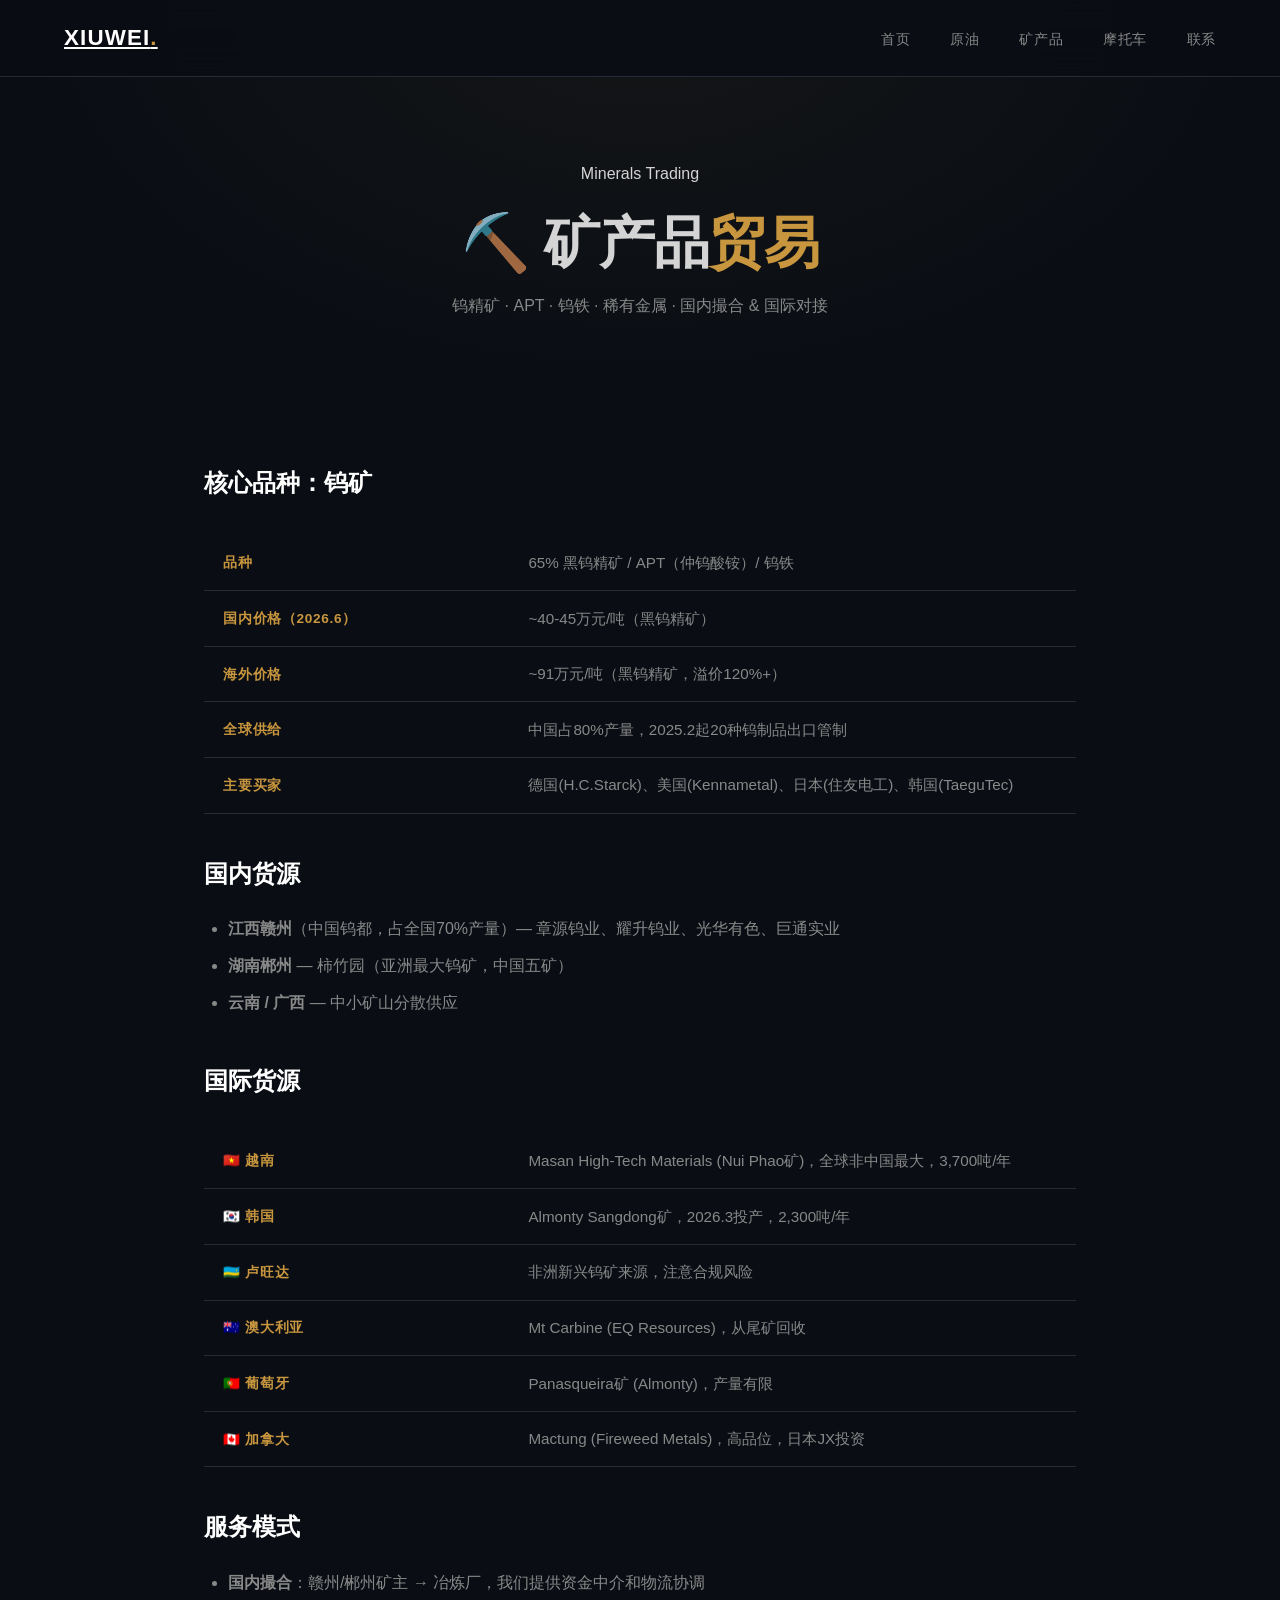
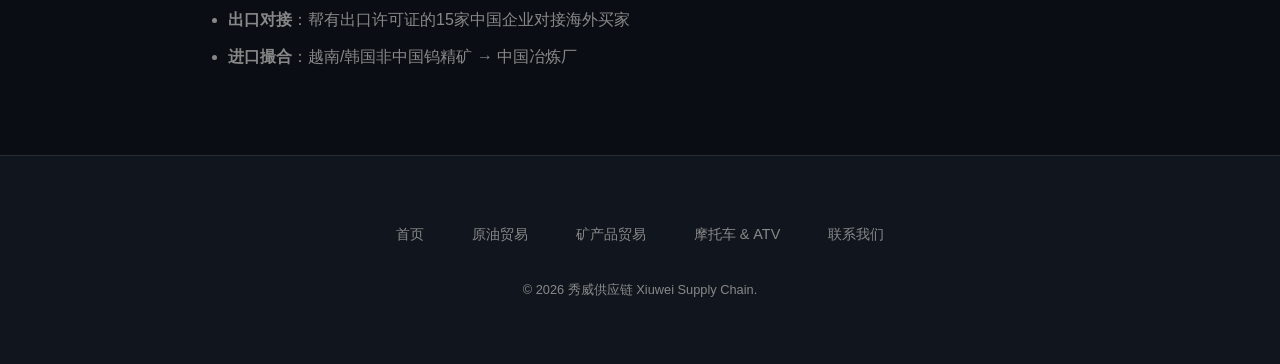
==== minerals.html @ 061eedf4 "秀威供应链官方网站 v1.0" ====
<!DOCTYPE html>
<html lang="zh-CN">
<head>
<meta charset="UTF-8">
<meta name="viewport" content="width=device-width, initial-scale=1.0">
<meta name="description" content="秀威供应链 — 矿产品贸易：钨精矿、APT、稀有金属">
<title>矿产品贸易 | 秀威供应链</title>
<link rel="stylesheet" href="css/style.css">
</head>
<body>

<nav class="navbar">
  <a href="index.html" class="logo">XIUWEI<span>.</span></a>
  <button class="mobile-toggle" onclick="toggleMenu()">☰</button>
  <ul class="nav-links" id="navLinks">
    <li><a href="index.html">首页</a></li>
    <li><a href="oil.html">原油</a></li>
    <li><a href="minerals.html" class="active">矿产品</a></li>
    <li><a href="motorcycles.html">摩托车</a></li>
    <li><a href="index.html#contact">联系</a></li>
  </ul>
</nav>

<section class="page-banner">
  <span class="tag" style="margin-bottom:1.5rem;display:inline-block;">Minerals Trading</span>
  <h1>⛏️ 矿产品<span class="gold">贸易</span></h1>
  <p>钨精矿 · APT · 钨铁 · 稀有金属 · 国内撮合 & 国际对接</p>
</section>

<div class="detail-content">
  <h3>核心品种：钨矿</h3>
  <table class="spec-table">
    <tr><th>品种</th><td>65% 黑钨精矿 / APT（仲钨酸铵）/ 钨铁</td></tr>
    <tr><th>国内价格（2026.6）</th><td>~40-45万元/吨（黑钨精矿）</td></tr>
    <tr><th>海外价格</th><td>~91万元/吨（黑钨精矿，溢价120%+）</td></tr>
    <tr><th>全球供给</th><td>中国占80%产量，2025.2起20种钨制品出口管制</td></tr>
    <tr><th>主要买家</th><td>德国(H.C.Starck)、美国(Kennametal)、日本(住友电工)、韩国(TaeguTec)</td></tr>
  </table>

  <h3>国内货源</h3>
  <ul>
    <li><strong>江西赣州</strong>（中国钨都，占全国70%产量）— 章源钨业、耀升钨业、光华有色、巨通实业</li>
    <li><strong>湖南郴州</strong> — 柿竹园（亚洲最大钨矿，中国五矿）</li>
    <li><strong>云南 / 广西</strong> — 中小矿山分散供应</li>
  </ul>

  <h3>国际货源</h3>
  <table class="spec-table">
    <tr><th>🇻🇳 越南</th><td>Masan High-Tech Materials (Nui Phao矿)，全球非中国最大，3,700吨/年</td></tr>
    <tr><th>🇰🇷 韩国</th><td>Almonty Sangdong矿，2026.3投产，2,300吨/年</td></tr>
    <tr><th>🇷🇼 卢旺达</th><td>非洲新兴钨矿来源，注意合规风险</td></tr>
    <tr><th>🇦🇺 澳大利亚</th><td>Mt Carbine (EQ Resources)，从尾矿回收</td></tr>
    <tr><th>🇵🇹 葡萄牙</th><td>Panasqueira矿 (Almonty)，产量有限</td></tr>
    <tr><th>🇨🇦 加拿大</th><td>Mactung (Fireweed Metals)，高品位，日本JX投资</td></tr>
  </table>

  <h3>服务模式</h3>
  <ul>
    <li><strong>国内撮合</strong>：赣州/郴州矿主 → 冶炼厂，我们提供资金中介和物流协调</li>
    <li><strong>出口对接</strong>：帮有出口许可证的15家中国企业对接海外买家</li>
    <li><strong>进口撮合</strong>：越南/韩国非中国钨精矿 → 中国冶炼厂</li>
  </ul>
</div>

<footer class="footer">
  <ul class="footer-links">
    <li><a href="index.html">首页</a></li>
    <li><a href="oil.html">原油贸易</a></li>
    <li><a href="minerals.html">矿产品贸易</a></li>
    <li><a href="motorcycles.html">摩托车 & ATV</a></li>
    <li><a href="index.html#contact">联系我们</a></li>
  </ul>
  <p class="copyright">© 2026 秀威供应链 Xiuwei Supply Chain.</p>
</footer>

<script src="js/main.js"></script>
</body>
</html>
---- css/style.css ----
/* ===== 秀威供应链 · 全球贸易 ===== */
:root {
  --bg: #0a0e14;
  --bg2: #11161e;
  --bg3: #1a1f2b;
  --gold: #c8963e;
  --gold-light: #e0b860;
  --text: #d4d4d4;
  --text-bright: #f0f0f0;
  --text-dim: #888;
  --border: #252a35;
  --accent: #1b6b2e;
  --danger: #cc4444;
  --white: #ffffff;
}

* { margin:0; padding:0; box-sizing:border-box; }

html { scroll-behavior:smooth; font-size:16px; }

body {
  font-family: 'Segoe UI','PingFang SC','Microsoft YaHei','Helvetica Neue',sans-serif;
  background: var(--bg);
  color: var(--text);
  line-height:1.7;
  overflow-x:hidden;
}

/* ===== TYPOGRAPHY ===== */
h1 { font-size:3.5rem; font-weight:700; letter-spacing:-0.02em; line-height:1.15; }
h2 { font-size:2.5rem; font-weight:600; letter-spacing:-0.01em; }
h3 { font-size:1.5rem; font-weight:600; }
h4 { font-size:1.2rem; font-weight:500; }

.gold { color:var(--gold); }
.gold-light { color:var(--gold-light); }

/* ===== NAVBAR ===== */
.navbar {
  position:fixed; top:0; left:0; right:0; z-index:1000;
  padding:1.2rem 4rem;
  display:flex; justify-content:space-between; align-items:center;
  background:rgba(10,14,20,0.92);
  backdrop-filter:blur(20px);
  border-bottom:1px solid var(--border);
  transition:all 0.3s;
}

.navbar .logo {
  font-size:1.4rem; font-weight:700;
  color:var(--white);
  letter-spacing:0.05em;
}

.navbar .logo span { color:var(--gold); }

.nav-links { display:flex; gap:2.5rem; list-style:none; }
.nav-links a {
  color:var(--text-dim); text-decoration:none;
  font-size:0.9rem; font-weight:500; letter-spacing:0.04em;
  text-transform:uppercase; transition:color 0.3s;
}
.nav-links a:hover, .nav-links a.active { color:var(--gold); }

.nav-lang { display:flex; gap:0.8rem; }
.nav-lang button {
  background:none; border:1px solid var(--border); color:var(--text-dim);
  padding:0.35rem 0.8rem; border-radius:4px; cursor:pointer;
  font-size:0.8rem; transition:all 0.3s;
}
.nav-lang button:hover, .nav-lang button.active {
  border-color:var(--gold); color:var(--gold);
}

/* ===== HERO ===== */
.hero {
  min-height:100vh; display:flex; align-items:center; justify-content:center;
  text-align:center; padding:6rem 2rem 4rem;
  background:radial-gradient(ellipse at 50% 0%, rgba(200,150,62,0.06) 0%, transparent 70%),
             radial-gradient(ellipse at 80% 80%, rgba(27,107,46,0.04) 0%, transparent 60%);
  position:relative; overflow:hidden;
}

.hero::before {
  content:''; position:absolute; top:0; left:0; right:0; bottom:0;
  background:
    linear-gradient(90deg, var(--border) 1px, transparent 1px),
    linear-gradient(0deg, var(--border) 1px, transparent 1px);
  background-size:80px 80px;
  opacity:0.15;
  pointer-events:none;
}

.hero-content { max-width:900px; position:relative; z-index:1; }
.hero h1 { margin-bottom:1.5rem; }
.hero h1 .en { display:block; font-size:1.2rem; color:var(--text-dim); letter-spacing:0.15em; margin-bottom:0.5rem; font-weight:400; }
.hero .subtitle { font-size:1.2rem; color:var(--text-dim); margin-bottom:3rem; max-width:600px; margin-left:auto; margin-right:auto; }
.hero .stats { display:flex; justify-content:center; gap:4rem; margin-top:4rem; }

.stat-item { text-align:center; }
.stat-num { font-size:2.5rem; font-weight:700; color:var(--gold); }
.stat-label { font-size:0.85rem; color:var(--text-dim); text-transform:uppercase; letter-spacing:0.08em; }

.btn {
  display:inline-block; padding:0.9rem 2.5rem; border-radius:6px;
  font-weight:600; font-size:0.95rem; text-decoration:none;
  letter-spacing:0.04em; transition:all 0.3s; cursor:pointer;
  border:2px solid transparent;
}
.btn-primary{ background:var(--gold); color:var(--bg); border-color:var(--gold); }
.btn-primary:hover{ background:var(--gold-light); transform:translateY(-2px); box-shadow:0 8px 30px rgba(200,150,62,0.25); }
.btn-outline{ background:transparent; color:var(--gold); border-color:var(--gold); }
.btn-outline:hover{ background:var(--gold); color:var(--bg); }

/* ===== SECTIONS ===== */
.section { padding:7rem 4rem; }
.section-header { text-align:center; margin-bottom:5rem; }
.section-header .tag {
  display:inline-block; padding:0.35rem 1.2rem;
  border:1px solid var(--gold); border-radius:50px;
  color:var(--gold); font-size:0.8rem; letter-spacing:0.1em;
  margin-bottom:1.5rem; text-transform:uppercase;
}
.section-header h2 { margin-bottom:1rem; }
.section-header p { color:var(--text-dim); max-width:600px; margin:0 auto; }

/* ===== SERVICE CARDS ===== */
.services-grid { display:grid; grid-template-columns:repeat(3, 1fr); gap:2rem; max-width:1200px; margin:0 auto; }

.service-card {
  background:var(--bg2); border:1px solid var(--border); border-radius:12px;
  padding:3rem 2rem; transition:all 0.4s; position:relative; overflow:hidden;
}
.service-card:hover {
  border-color:var(--gold); transform:translateY(-6px);
  box-shadow:0 20px 50px rgba(0,0,0,0.4);
}
.service-card::before {
  content:''; position:absolute; top:0; left:0; right:0; height:3px;
  background:linear-gradient(90deg, var(--gold), var(--gold-light));
  opacity:0; transition:opacity 0.4s;
}
.service-card:hover::before { opacity:1; }

.service-icon { font-size:2.5rem; margin-bottom:1.5rem; }
.service-card h3 { margin-bottom:1rem; color:var(--white); }
.service-card p { color:var(--text-dim); font-size:0.95rem; margin-bottom:1.5rem; line-height:1.8; }
.service-card .features { list-style:none; }
.service-card .features li {
  padding:0.5rem 0; color:var(--text-dim); font-size:0.9rem;
  border-bottom:1px solid var(--border);
}
.service-card .features li:last-child { border-bottom:none; }
.service-card .features li::before { content:'▸ '; color:var(--gold); }

/* ===== TRADE FLOW ===== */
.trade-flow {
  max-width:1000px; margin:0 auto;
  display:flex; align-items:center; justify-content:center; gap:2rem; flex-wrap:wrap;
}
.flow-node {
  background:var(--bg3); border:1px solid var(--border); border-radius:12px;
  padding:2rem 2.5rem; text-align:center; min-width:180px;
}
.flow-node .node-icon { font-size:2rem; margin-bottom:0.8rem; }
.flow-node h4 { font-size:0.95rem; color:var(--white); }
.flow-node p { font-size:0.8rem; color:var(--text-dim); margin-top:0.3rem; }
.flow-arrow { font-size:1.5rem; color:var(--gold); }

/* ===== CONTACT ===== */
.contact-grid {
  display:grid; grid-template-columns:1fr 1fr; gap:3rem; max-width:1000px; margin:0 auto;
}
.contact-info h3 { color:var(--white); margin-bottom:1.5rem; }
.contact-info .info-item {
  display:flex; align-items:center; gap:1rem; margin-bottom:1.2rem;
  color:var(--text-dim);
}
.contact-info .info-item .icon { font-size:1.3rem; }
.contact-form {
  background:var(--bg2); border:1px solid var(--border); border-radius:12px; padding:2.5rem;
}
.form-group { margin-bottom:1.2rem; }
.form-group label { display:block; color:var(--text-dim); font-size:0.85rem; margin-bottom:0.4rem; }
.form-group input, .form-group textarea, .form-group select {
  width:100%; padding:0.8rem 1rem; background:var(--bg3); border:1px solid var(--border);
  border-radius:6px; color:var(--text); font-size:0.95rem; font-family:inherit;
  transition:border-color 0.3s;
}
.form-group input:focus, .form-group textarea:focus, .form-group select:focus {
  outline:none; border-color:var(--gold);
}

/* ===== FOOTER ===== */
.footer {
  background:var(--bg2); border-top:1px solid var(--border);
  padding:4rem; text-align:center;
}
.footer .footer-links { display:flex; justify-content:center; gap:3rem; margin-bottom:2rem; list-style:none; flex-wrap:wrap; }
.footer .footer-links a { color:var(--text-dim); text-decoration:none; font-size:0.9rem; transition:color 0.3s; }
.footer .footer-links a:hover { color:var(--gold); }
.footer .copyright { color:var(--text-dim); font-size:0.8rem; }

/* ===== PAGE BANNER ===== */
.page-banner {
  padding:10rem 4rem 5rem; text-align:center;
  background:radial-gradient(ellipse at 50% 0%, rgba(200,150,62,0.05) 0%, transparent 70%);
}
.page-banner h1 { margin-bottom:1rem; }
.page-banner p { color:var(--text-dim); max-width:600px; margin:0 auto; }

/* ===== DETAIL PAGE CONTENT ===== */
.detail-content { max-width:1000px; margin:0 auto; padding:4rem; }
.detail-content h3 { color:var(--white); margin:2.5rem 0 1rem; }
.detail-content h3:first-child { margin-top:0; }
.detail-content p { color:var(--text-dim); margin-bottom:1rem; line-height:1.9; }
.detail-content ul { margin:1rem 0; padding-left:1.5rem; }
.detail-content ul li { color:var(--text-dim); padding:0.3rem 0; }

.spec-table {
  width:100%; border-collapse:collapse; margin:2rem 0;
}
.spec-table th, .spec-table td {
  padding:0.9rem 1.2rem; text-align:left; border-bottom:1px solid var(--border);
}
.spec-table th { color:var(--gold); font-weight:600; font-size:0.85rem; text-transform:uppercase; letter-spacing:0.05em; width:35%; }
.spec-table td { color:var(--text-dim); font-size:0.95rem; }

/* ===== ANIMATIONS ===== */
.fade-in { opacity:0; transform:translateY(30px); transition:all 0.8s ease-out; }
.fade-in.visible { opacity:1; transform:translateY(0); }

/* ===== MOBILE MENU ===== */
.mobile-toggle { display:none; background:none; border:none; color:var(--text); font-size:1.5rem; cursor:pointer; }

/* ===== RESPONSIVE ===== */
@media (max-width:1024px) {
  .services-grid { grid-template-columns:1fr 1fr; }
  .contact-grid { grid-template-columns:1fr; }
  h1 { font-size:2.5rem; }
  h2 { font-size:2rem; }
  .hero .stats { gap:2rem; }
}

@media (max-width:768px) {
  .navbar { padding:1rem 1.5rem; }
  .nav-links { display:none; }
  .nav-links.open {
    display:flex; flex-direction:column; position:absolute;
    top:100%; left:0; right:0; background:var(--bg2);
    padding:1.5rem; gap:1rem; border-bottom:1px solid var(--border);
  }
  .mobile-toggle { display:block; }
  .section { padding:4rem 1.5rem; }
  .services-grid { grid-template-columns:1fr; }
  .hero .stats { flex-direction:column; gap:1.5rem; }
  .stat-num { font-size:2rem; }
  .trade-flow { flex-direction:column; }
  .flow-arrow { transform:rotate(90deg); }
  .detail-content { padding:2rem 1.5rem; }
}
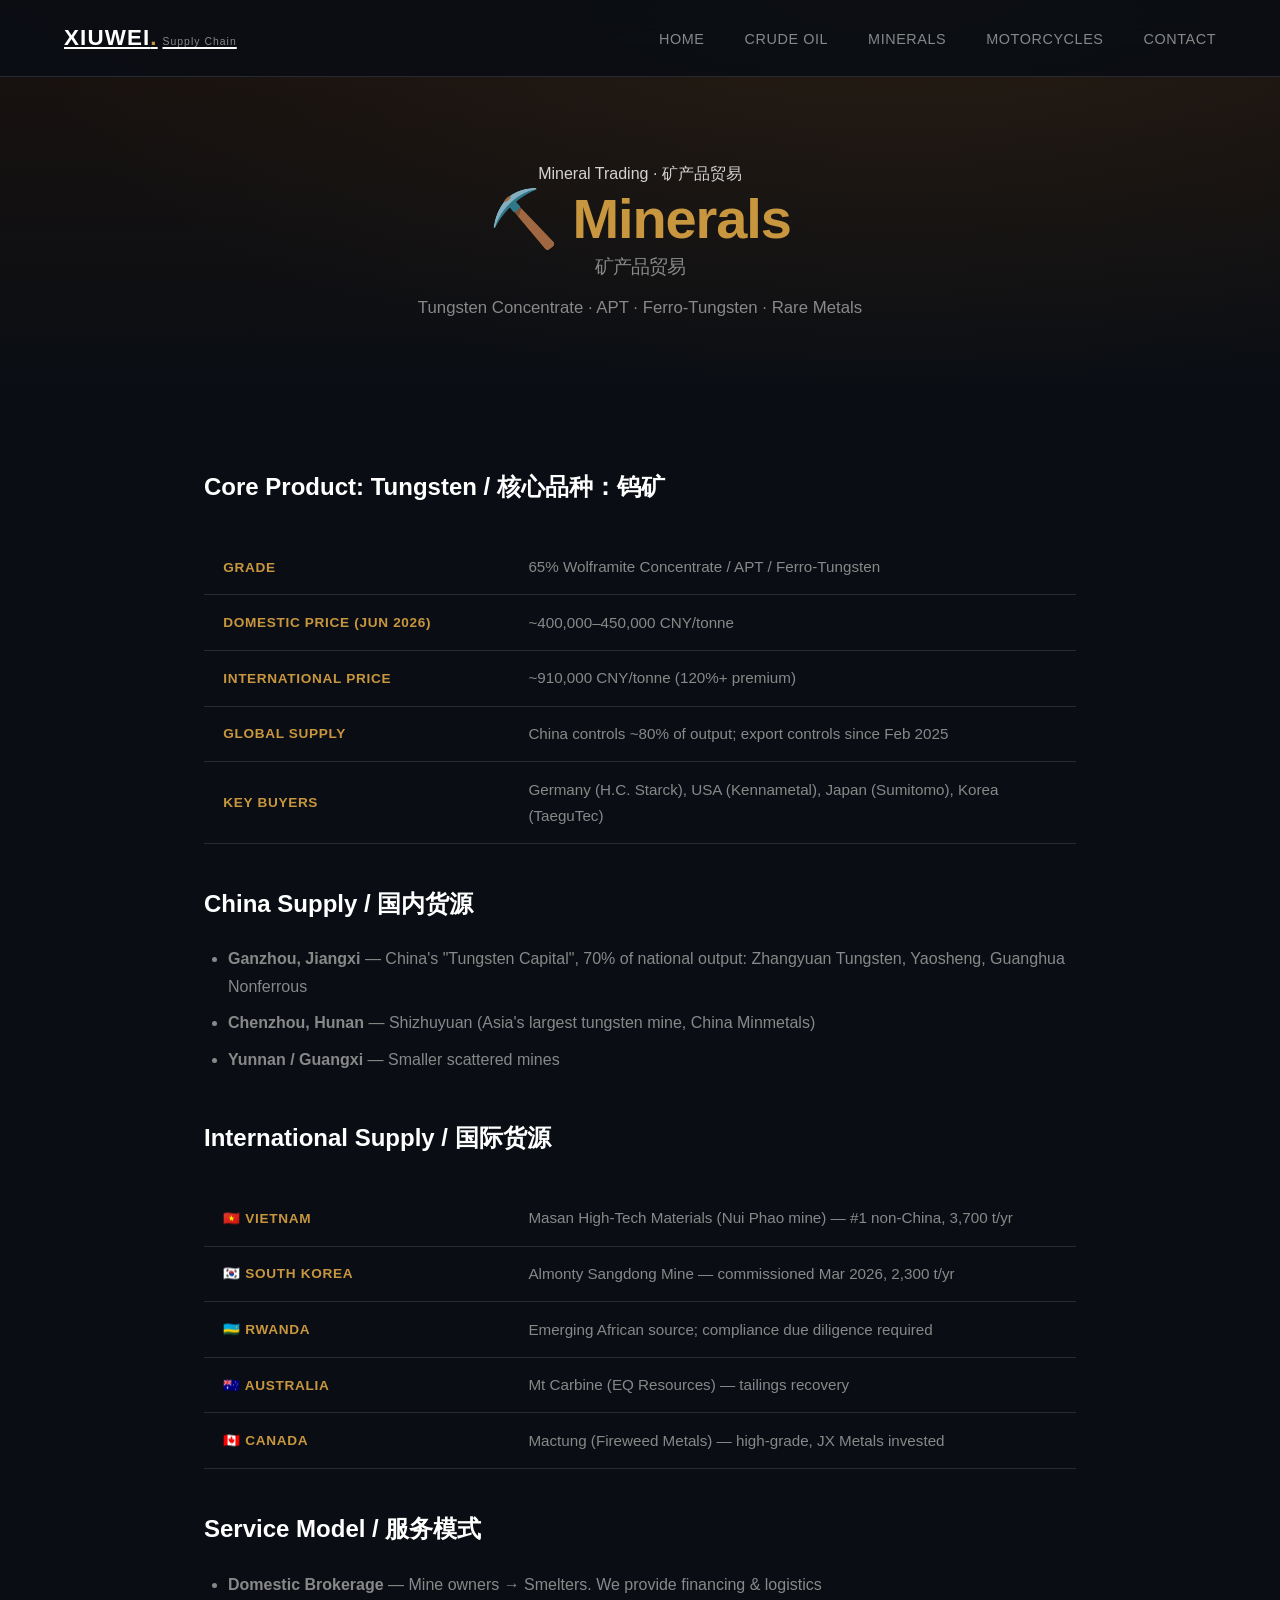
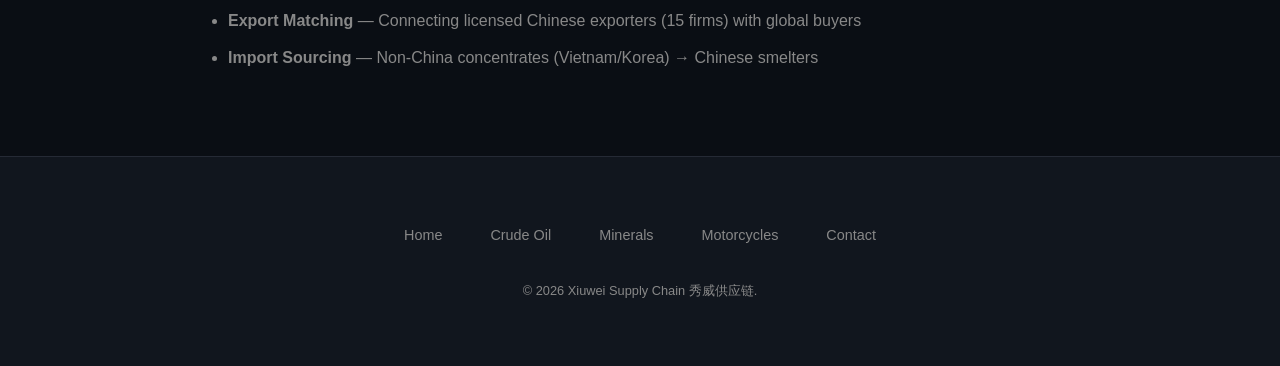
==== commit 7944ea3e: "全站双语英文化+页面视觉图+服务卡片重构" ====
--- a/minerals.html
+++ b/minerals.html
@@ -3,76 +3,73 @@
 <head>
 <meta charset="UTF-8">
 <meta name="viewport" content="width=device-width, initial-scale=1.0">
-<meta name="description" content="秀威供应链 — 矿产品贸易：钨精矿、APT、稀有金属">
-<title>矿产品贸易 | 秀威供应链</title>
+<meta name="description" content="Xiuwei Supply Chain — Mineral Trading: Tungsten Concentrate, APT, Ferro-Tungsten, Rare Metals">
+<title>Minerals 矿产品贸易 | Xiuwei Supply Chain</title>
 <link rel="stylesheet" href="css/style.css">
 </head>
 <body>
-
 <nav class="navbar">
-  <a href="index.html" class="logo">XIUWEI<span>.</span></a>
+  <a href="index.html" class="logo">XIUWEI<span>.</span><small>Supply Chain</small></a>
   <button class="mobile-toggle" onclick="toggleMenu()">☰</button>
   <ul class="nav-links" id="navLinks">
-    <li><a href="index.html">首页</a></li>
-    <li><a href="oil.html">原油</a></li>
-    <li><a href="minerals.html" class="active">矿产品</a></li>
-    <li><a href="motorcycles.html">摩托车</a></li>
-    <li><a href="index.html#contact">联系</a></li>
+    <li><a href="index.html">Home</a></li>
+    <li><a href="oil.html">Crude Oil</a></li>
+    <li><a href="minerals.html" class="active">Minerals</a></li>
+    <li><a href="motorcycles.html">Motorcycles</a></li>
+    <li><a href="index.html#contact">Contact</a></li>
   </ul>
 </nav>
 
-<section class="page-banner">
-  <span class="tag" style="margin-bottom:1.5rem;display:inline-block;">Minerals Trading</span>
-  <h1>⛏️ 矿产品<span class="gold">贸易</span></h1>
-  <p>钨精矿 · APT · 钨铁 · 稀有金属 · 国内撮合 & 国际对接</p>
+<section class="page-banner minerals-hero">
+  <span class="tag">Mineral Trading · 矿产品贸易</span>
+  <h1>⛏️ <span class="gold">Minerals</span><br><small>矿产品贸易</small></h1>
+  <p>Tungsten Concentrate · APT · Ferro-Tungsten · Rare Metals</p>
 </section>
 
 <div class="detail-content">
-  <h3>核心品种：钨矿</h3>
+  <h3>Core Product: Tungsten / 核心品种：钨矿</h3>
   <table class="spec-table">
-    <tr><th>品种</th><td>65% 黑钨精矿 / APT（仲钨酸铵）/ 钨铁</td></tr>
-    <tr><th>国内价格（2026.6）</th><td>~40-45万元/吨（黑钨精矿）</td></tr>
-    <tr><th>海外价格</th><td>~91万元/吨（黑钨精矿，溢价120%+）</td></tr>
-    <tr><th>全球供给</th><td>中国占80%产量，2025.2起20种钨制品出口管制</td></tr>
-    <tr><th>主要买家</th><td>德国(H.C.Starck)、美国(Kennametal)、日本(住友电工)、韩国(TaeguTec)</td></tr>
+    <tr><th>Grade</th><td>65% Wolframite Concentrate / APT / Ferro-Tungsten</td></tr>
+    <tr><th>Domestic Price (Jun 2026)</th><td>~400,000–450,000 CNY/tonne</td></tr>
+    <tr><th>International Price</th><td>~910,000 CNY/tonne (120%+ premium)</td></tr>
+    <tr><th>Global Supply</th><td>China controls ~80% of output; export controls since Feb 2025</td></tr>
+    <tr><th>Key Buyers</th><td>Germany (H.C. Starck), USA (Kennametal), Japan (Sumitomo), Korea (TaeguTec)</td></tr>
   </table>
 
-  <h3>国内货源</h3>
+  <h3>China Supply / 国内货源</h3>
   <ul>
-    <li><strong>江西赣州</strong>（中国钨都，占全国70%产量）— 章源钨业、耀升钨业、光华有色、巨通实业</li>
-    <li><strong>湖南郴州</strong> — 柿竹园（亚洲最大钨矿，中国五矿）</li>
-    <li><strong>云南 / 广西</strong> — 中小矿山分散供应</li>
+    <li><strong>Ganzhou, Jiangxi</strong> — China's "Tungsten Capital", 70% of national output: Zhangyuan Tungsten, Yaosheng, Guanghua Nonferrous</li>
+    <li><strong>Chenzhou, Hunan</strong> — Shizhuyuan (Asia's largest tungsten mine, China Minmetals)</li>
+    <li><strong>Yunnan / Guangxi</strong> — Smaller scattered mines</li>
   </ul>
 
-  <h3>国际货源</h3>
+  <h3>International Supply / 国际货源</h3>
   <table class="spec-table">
-    <tr><th>🇻🇳 越南</th><td>Masan High-Tech Materials (Nui Phao矿)，全球非中国最大，3,700吨/年</td></tr>
-    <tr><th>🇰🇷 韩国</th><td>Almonty Sangdong矿，2026.3投产，2,300吨/年</td></tr>
-    <tr><th>🇷🇼 卢旺达</th><td>非洲新兴钨矿来源，注意合规风险</td></tr>
-    <tr><th>🇦🇺 澳大利亚</th><td>Mt Carbine (EQ Resources)，从尾矿回收</td></tr>
-    <tr><th>🇵🇹 葡萄牙</th><td>Panasqueira矿 (Almonty)，产量有限</td></tr>
-    <tr><th>🇨🇦 加拿大</th><td>Mactung (Fireweed Metals)，高品位，日本JX投资</td></tr>
+    <tr><th>🇻🇳 Vietnam</th><td>Masan High-Tech Materials (Nui Phao mine) — #1 non-China, 3,700 t/yr</td></tr>
+    <tr><th>🇰🇷 South Korea</th><td>Almonty Sangdong Mine — commissioned Mar 2026, 2,300 t/yr</td></tr>
+    <tr><th>🇷🇼 Rwanda</th><td>Emerging African source; compliance due diligence required</td></tr>
+    <tr><th>🇦🇺 Australia</th><td>Mt Carbine (EQ Resources) — tailings recovery</td></tr>
+    <tr><th>🇨🇦 Canada</th><td>Mactung (Fireweed Metals) — high-grade, JX Metals invested</td></tr>
   </table>
 
-  <h3>服务模式</h3>
+  <h3>Service Model / 服务模式</h3>
   <ul>
-    <li><strong>国内撮合</strong>：赣州/郴州矿主 → 冶炼厂，我们提供资金中介和物流协调</li>
-    <li><strong>出口对接</strong>：帮有出口许可证的15家中国企业对接海外买家</li>
-    <li><strong>进口撮合</strong>：越南/韩国非中国钨精矿 → 中国冶炼厂</li>
+    <li><strong>Domestic Brokerage</strong> — Mine owners → Smelters. We provide financing &amp; logistics</li>
+    <li><strong>Export Matching</strong> — Connecting licensed Chinese exporters (15 firms) with global buyers</li>
+    <li><strong>Import Sourcing</strong> — Non-China concentrates (Vietnam/Korea) → Chinese smelters</li>
   </ul>
 </div>
 
 <footer class="footer">
   <ul class="footer-links">
-    <li><a href="index.html">首页</a></li>
-    <li><a href="oil.html">原油贸易</a></li>
-    <li><a href="minerals.html">矿产品贸易</a></li>
-    <li><a href="motorcycles.html">摩托车 & ATV</a></li>
-    <li><a href="index.html#contact">联系我们</a></li>
+    <li><a href="index.html">Home</a></li>
+    <li><a href="oil.html">Crude Oil</a></li>
+    <li><a href="minerals.html">Minerals</a></li>
+    <li><a href="motorcycles.html">Motorcycles</a></li>
+    <li><a href="index.html#contact">Contact</a></li>
   </ul>
-  <p class="copyright">© 2026 秀威供应链 Xiuwei Supply Chain.</p>
+  <p class="copyright">&copy; 2026 Xiuwei Supply Chain 秀威供应链.</p>
 </footer>
-
 <script src="js/main.js"></script>
 </body>
 </html>
--- a/css/style.css
+++ b/css/style.css
@@ -129,29 +129,58 @@
 
 .service-card {
   background:var(--bg2); border:1px solid var(--border); border-radius:12px;
-  padding:3rem 2rem; transition:all 0.4s; position:relative; overflow:hidden;
+  overflow:hidden; transition:all 0.4s; text-decoration:none; display:block;
 }
 .service-card:hover {
   border-color:var(--gold); transform:translateY(-6px);
   box-shadow:0 20px 50px rgba(0,0,0,0.4);
 }
-.service-card::before {
-  content:''; position:absolute; top:0; left:0; right:0; height:3px;
-  background:linear-gradient(90deg, var(--gold), var(--gold-light));
-  opacity:0; transition:opacity 0.4s;
-}
-.service-card:hover::before { opacity:1; }
-
-.service-icon { font-size:2.5rem; margin-bottom:1.5rem; }
-.service-card h3 { margin-bottom:1rem; color:var(--white); }
-.service-card p { color:var(--text-dim); font-size:0.95rem; margin-bottom:1.5rem; line-height:1.8; }
+
+.service-img {
+  height:160px; background-size:cover; background-position:center;
+  position:relative;
+}
+.service-img::after {
+  content:''; position:absolute; bottom:0; left:0; right:0; height:60px;
+  background:linear-gradient(transparent, var(--bg2));
+}
+.oil-bg {
+  background: linear-gradient(135deg, #1a1a2e 0%, #16213e 50%, #0f3460 100%);
+  background-image: url("data:image/svg+xml,%3Csvg xmlns='http://www.w3.org/2000/svg' viewBox='0 0 400 160'%3E%3Ccircle cx='180' cy='60' r='50' fill='none' stroke='%23c8963e' stroke-width='1' opacity='0.3'/%3E%3Ccircle cx='200' cy='80' r='30' fill='none' stroke='%23e0b860' stroke-width='1' opacity='0.2'/%3E%3Crect x='120' y='100' width='160' height='8' rx='4' fill='%23c8963e' opacity='0.15'/%3E%3Ctext x='200' y='140' text-anchor='middle' fill='%23c8963e' font-size='11' opacity='0.5'%3E🛢️ CRUDE OIL%3C/text%3E%3C/svg%3E");
+}
+.minerals-bg {
+  background: linear-gradient(135deg, #1a1a2e 0%, #1a1a2e 50%, #2d1f0e 100%);
+  background-image: url("data:image/svg+xml,%3Csvg xmlns='http://www.w3.org/2000/svg' viewBox='0 0 400 160'%3E%3Cpolygon points='180,30 220,50 210,90 170,90 160,50' fill='none' stroke='%23c8963e' stroke-width='1' opacity='0.3'/%3E%3Cpolygon points='130,50 160,35 190,55 160,75' fill='%23e0b860' opacity='0.1'/%3E%3Ctext x='200' y='140' text-anchor='middle' fill='%23c8963e' font-size='11' opacity='0.5'%3E⛏️ MINERALS%3C/text%3E%3C/svg%3E");
+}
+.moto-bg {
+  background: linear-gradient(135deg, #1a1a2e 0%, #1e1a16 50%, #2d1a0e 100%);
+  background-image: url("data:image/svg+xml,%3Csvg xmlns='http://www.w3.org/2000/svg' viewBox='0 0 400 160'%3E%3Ccircle cx='170' cy='55' r='35' fill='none' stroke='%23c8963e' stroke-width='2' opacity='0.3'/%3E%3Ccircle cx='230' cy='55' r='35' fill='none' stroke='%23c8963e' stroke-width='2' opacity='0.3'/%3E%3Cline x1='205' y1='55' x2='260' y2='40' stroke='%23e0b860' stroke-width='2' opacity='0.3'/%3E%3Ctext x='200' y='140' text-anchor='middle' fill='%23c8963e' font-size='11' opacity='0.5'%3E🏍️ MOTORCYCLES %26 ATV%3C/text%3E%3C/svg%3E");
+}
+
+.service-body { padding:2rem; }
+.service-body h3 { margin-bottom:0.8rem; color:var(--white); font-size:1.3rem; }
+.service-body h3 small { display:block; font-size:0.8rem; color:var(--text-dim); font-weight:400; margin-top:0.2rem; }
+.service-body p { color:var(--text-dim); font-size:0.9rem; margin-bottom:1.2rem; }
 .service-card .features { list-style:none; }
 .service-card .features li {
-  padding:0.5rem 0; color:var(--text-dim); font-size:0.9rem;
-  border-bottom:1px solid var(--border);
+  padding:0.4rem 0; color:var(--text-dim); font-size:0.85rem;
+  border-bottom:1px solid rgba(255,255,255,0.04);
 }
 .service-card .features li:last-child { border-bottom:none; }
 .service-card .features li::before { content:'▸ '; color:var(--gold); }
+
+/* ===== ABOUT GRID ===== */
+.about-grid {
+  display:grid; grid-template-columns:repeat(3, 1fr); gap:2.5rem;
+  margin-top:3rem; max-width:800px; margin-left:auto; margin-right:auto;
+}
+.about-item { text-align:center; }
+.about-icon { font-size:2.2rem; margin-bottom:0.8rem; }
+.about-item h4 { color:var(--white); font-size:1rem; margin-bottom:0.5rem; }
+.about-item p { color:var(--text-dim); font-size:0.85rem; line-height:1.5; }
+
+/* ===== HERO CTA ===== */
+.hero-cta { display:flex; gap:1rem; justify-content:center; flex-wrap:wrap; margin-bottom:3rem; }
 
 /* ===== TRADE FLOW ===== */
 .trade-flow {
@@ -191,6 +220,64 @@
   outline:none; border-color:var(--gold);
 }
 
+/* ===== QR CARDS ===== */
+.qr-grid {
+  display: flex;
+  gap: 1.5rem;
+  margin-top: 1rem;
+  flex-wrap: wrap;
+}
+
+.qr-card {
+  text-align: center;
+  transition: transform 0.3s;
+}
+
+.qr-card:hover {
+  transform: translateY(-4px);
+}
+
+.qr-frame {
+  width: 160px;
+  height: 160px;
+  padding: 10px;
+  background: var(--white);
+  border: 1px solid var(--border);
+  border-radius: 16px;
+  display: flex;
+  align-items: center;
+  justify-content: center;
+  margin: 0 auto;
+  box-shadow: 0 4px 20px rgba(0,0,0,0.3);
+  transition: border-color 0.3s, box-shadow 0.3s;
+}
+
+.qr-card:hover .qr-frame {
+  border-color: var(--gold);
+  box-shadow: 0 6px 30px rgba(200,150,62,0.2);
+}
+
+.qr-frame img {
+  width: 140px;
+  height: 140px;
+  border-radius: 8px;
+  object-fit: contain;
+}
+
+.qr-card p {
+  margin-top: 0.6rem;
+  font-size: 0.75rem;
+  color: var(--text-dim);
+  letter-spacing: 0.04em;
+  text-transform: uppercase;
+  font-weight: 500;
+  transition: color 0.3s;
+}
+
+.qr-card:hover p {
+  color: var(--gold);
+}
+
 /* ===== FOOTER ===== */
 .footer {
   background:var(--bg2); border-top:1px solid var(--border);
@@ -207,7 +294,14 @@
   background:radial-gradient(ellipse at 50% 0%, rgba(200,150,62,0.05) 0%, transparent 70%);
 }
 .page-banner h1 { margin-bottom:1rem; }
-.page-banner p { color:var(--text-dim); max-width:600px; margin:0 auto; }
+.page-banner h1 small { display:block; font-size:1.3rem; color:var(--text-dim); font-weight:400; margin-top:0.3rem; }
+.page-banner p { color:var(--text-dim); max-width:650px; margin:0 auto; font-size:1.05rem; }
+.oil-hero { background:radial-gradient(ellipse at 30% 0%, rgba(200,150,62,0.08) 0%, transparent 70%), linear-gradient(180deg, #0f1a2e 0%, var(--bg) 100%); }
+.minerals-hero { background:radial-gradient(ellipse at 70% 0%, rgba(200,150,62,0.08) 0%, transparent 70%), linear-gradient(180deg, #1a120e 0%, var(--bg) 100%); }
+.moto-hero { background:radial-gradient(ellipse at 50% 0%, rgba(200,150,62,0.08) 0%, transparent 70%), linear-gradient(180deg, #1a160e 0%, var(--bg) 100%); }
+
+.page-banner h1 small { display:block; font-size:1.2rem; color:var(--text-dim); font-weight:400; margin-top:0.3rem; }
+.navbar .logo small { font-size:0.65rem; color:var(--text-dim); font-weight:400; letter-spacing:0.1em; margin-left:0.3rem; }
 
 /* ===== DETAIL PAGE CONTENT ===== */
 .detail-content { max-width:1000px; margin:0 auto; padding:4rem; }
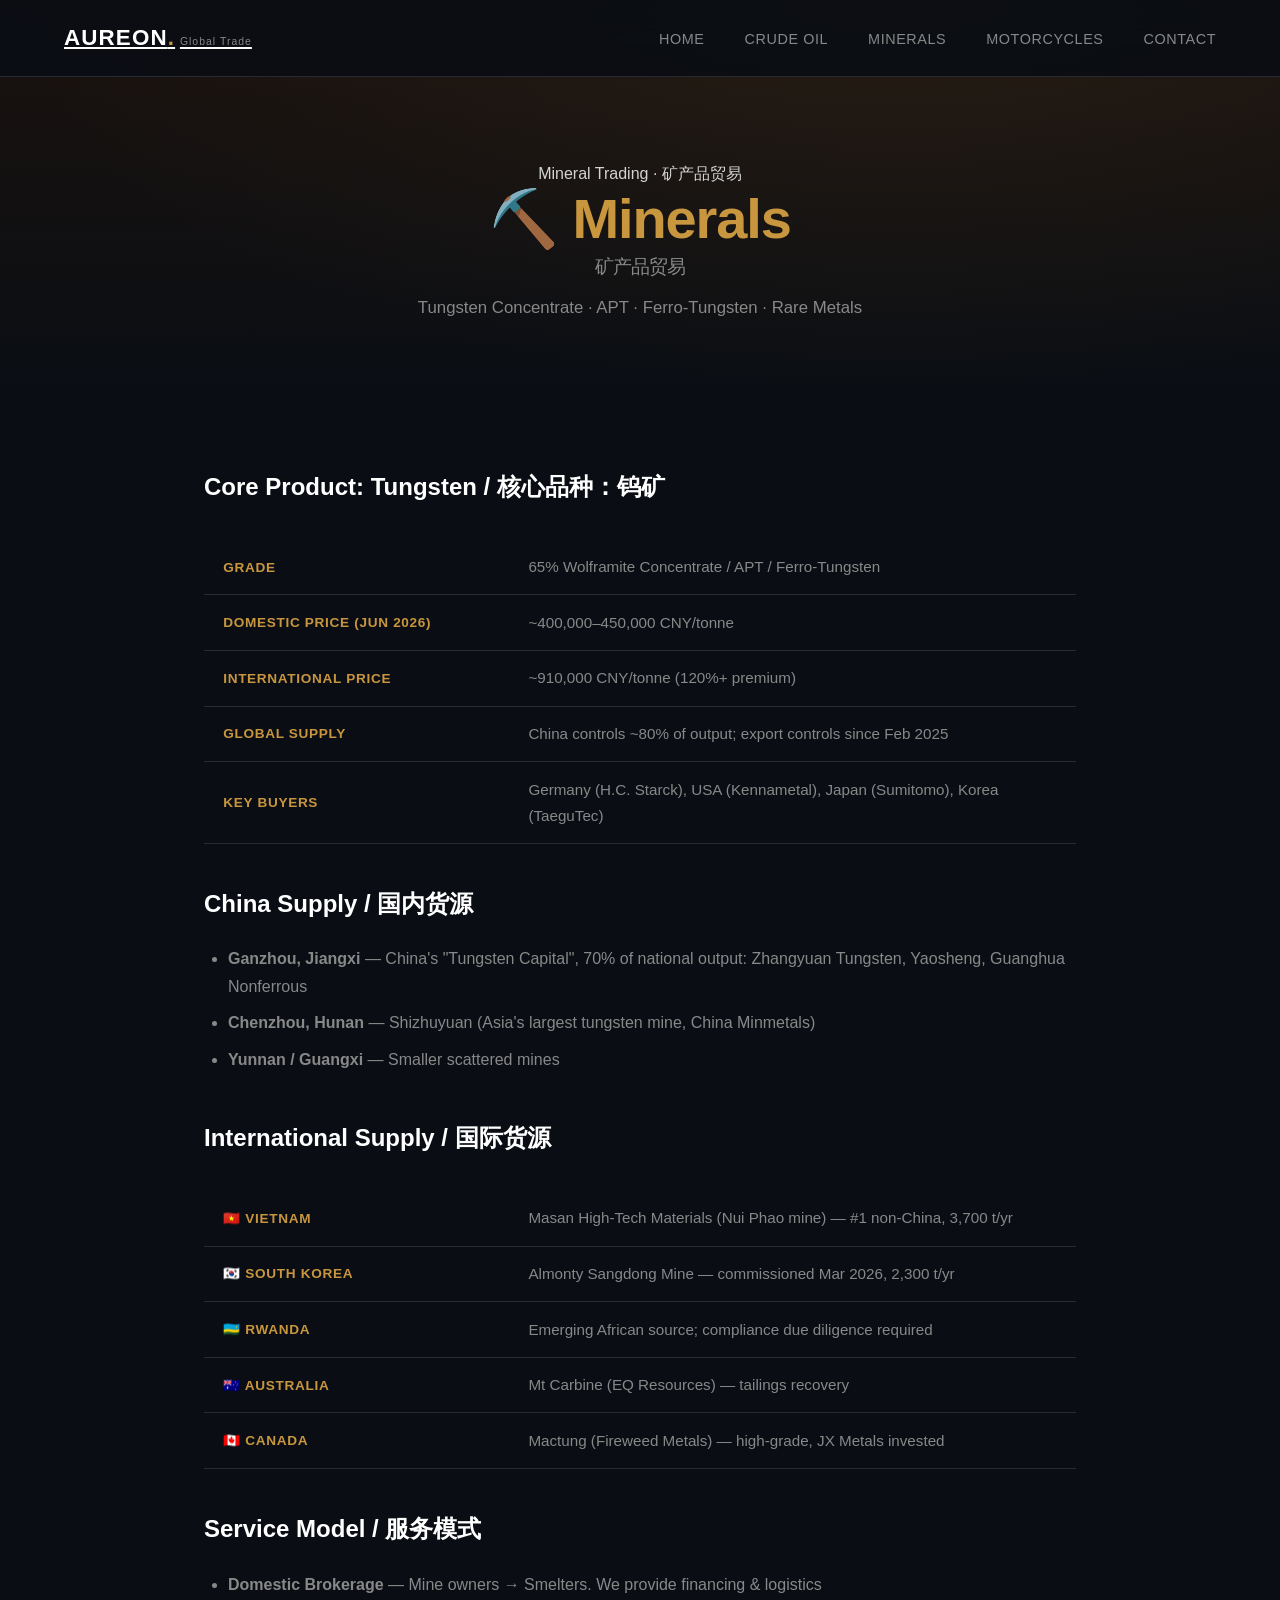
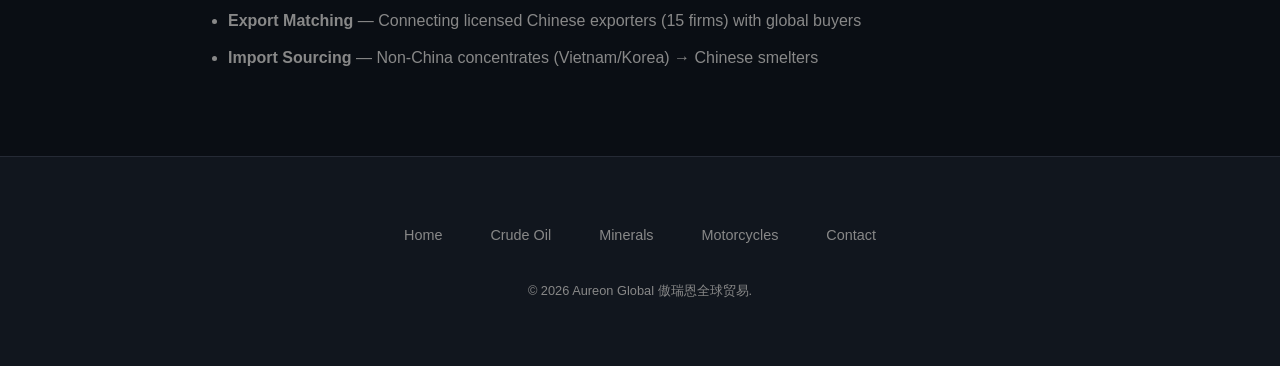
==== commit 1df64fa8: "add analytics tracking" ====
--- a/minerals.html
+++ b/minerals.html
@@ -3,13 +3,15 @@
 <head>
 <meta charset="UTF-8">
 <meta name="viewport" content="width=device-width, initial-scale=1.0">
-<meta name="description" content="Xiuwei Supply Chain — Mineral Trading: Tungsten Concentrate, APT, Ferro-Tungsten, Rare Metals">
-<title>Minerals 矿产品贸易 | Xiuwei Supply Chain</title>
+<meta name="description" content="Aureon Global — Mineral Trading: Tungsten Concentrate, APT, Ferro-Tungsten, Rare Metals">
+<title>Minerals 矿产品贸易 | Aureon Global</title>
 <link rel="stylesheet" href="css/style.css">
+<!-- 百度统计 -->
+<script>var _hmt=_hmt||[];(function(){var hm=document.createElement("script");hm.src="https://hm.baidu.com/hm.js?BAIDU_TONGJI_ID";var s=document.getElementsByTagName("script")[0];s.parentNode.insertBefore(hm,s);})();</script>
 </head>
 <body>
 <nav class="navbar">
-  <a href="index.html" class="logo">XIUWEI<span>.</span><small>Supply Chain</small></a>
+  <a href="index.html" class="logo">AUREON<span>.</span><small>Global Trade</small></a>
   <button class="mobile-toggle" onclick="toggleMenu()">☰</button>
   <ul class="nav-links" id="navLinks">
     <li><a href="index.html">Home</a></li>
@@ -68,7 +70,7 @@
     <li><a href="motorcycles.html">Motorcycles</a></li>
     <li><a href="index.html#contact">Contact</a></li>
   </ul>
-  <p class="copyright">&copy; 2026 Xiuwei Supply Chain 秀威供应链.</p>
+  <p class="copyright">&copy; 2026 Aureon Global 傲瑞恩全球贸易.</p>
 </footer>
 <script src="js/main.js"></script>
 </body>
